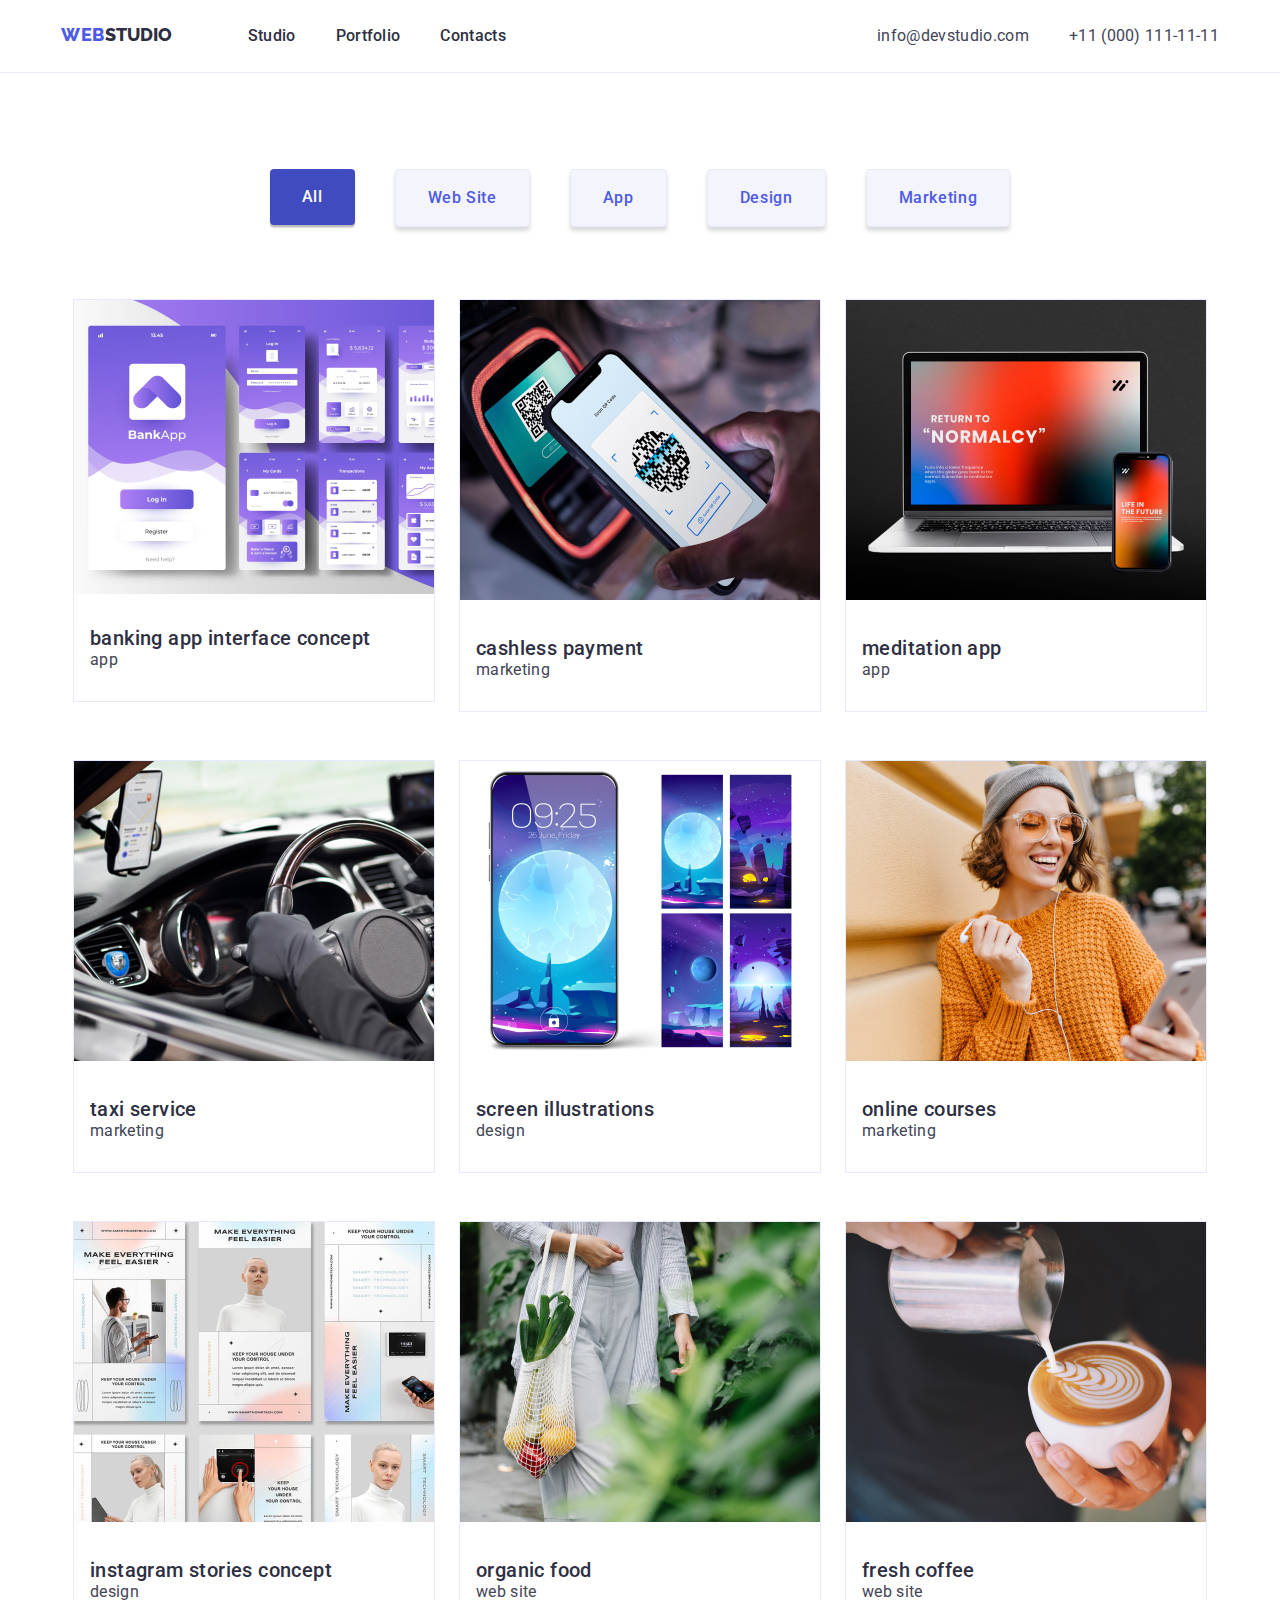
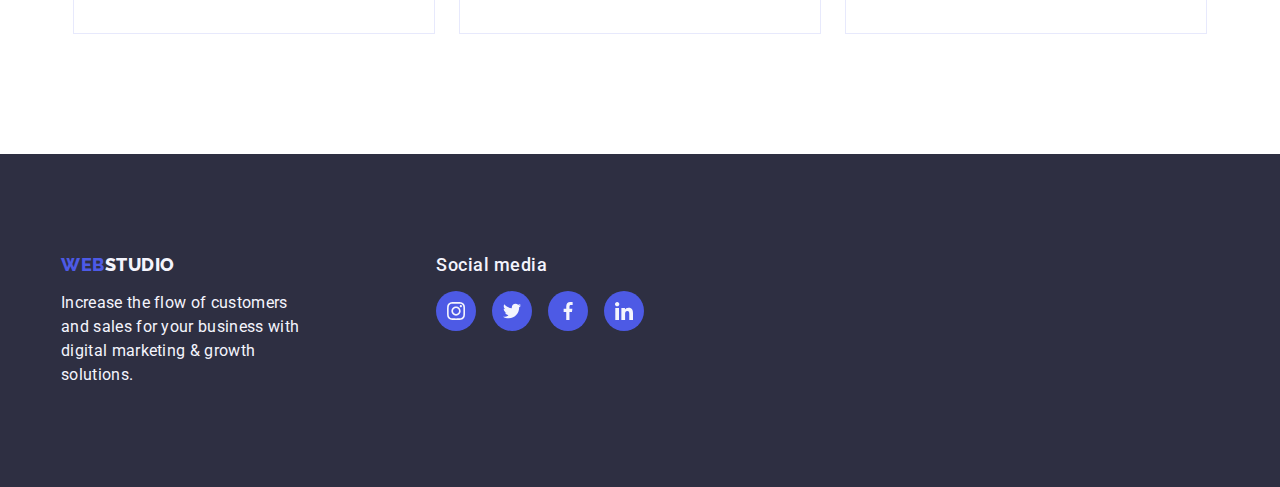
==== portfolio.html @ 89fad5f2 "modal" ====
<!DOCTYPE html>
<html>
    <head>
        <title>webstudio</title>
        <meta name="description" content="a studio website sample" />
        <meta charset="utf-8"/>
        <link rel="preconnect" href="https://fonts.googleapis.com">
        <link rel="preconnect" href="https://fonts.gstatic.com" crossorigin>
        <link href="https://fonts.googleapis.com/css2?family=Raleway:wght@400;800&family=Roboto:wght@400;500;700;900&display=swap" rel="stylesheet">
        <link rel="stylesheet" href="https://cdnjs.cloudflare.com/ajax/libs/modern-normalize/2.0.0/modern-normalize.min.css" integrity="sha512-4xo8blKMVCiXpTaLzQSLSw3KFOVPWhm/TRtuPVc4WG6kUgjH6J03IBuG7JZPkcWMxJ5huwaBpOpnwYElP/m6wg==" crossorigin="anonymous" referrerpolicy="no-referrer" />
        <link rel="stylesheet" href="./css/style.css" />
    </head>
    <body>
        <header class="header">
          <div class="container header-container">  
            <nav class="main-header-nav">
                <a class="main-header-logo-link" href="/goit-markup-hw-03/"><span class="iris">web</span>studio</a>

                <ul class="main-header-menu-list">
                    <li><a class="main-header-menu-list-item-link" href="">Studio</a></li>
                    <li><a class="main-header-menu-list-item-link" href="index.html">Portfolio</a></li>
                    <li><a class="main-header-menu-list-item-link" href="">Contacts</a></li>
                </ul>
            </nav>

            <address>
                <ul class="address-list">
                    <li><a class="main-header-contacts-link" href="mailto:info@devstudio.com">info@devstudio.com</a></li>
                    <li><a class="main-header-contacts-link" href="tel:+110001111111">+11 (000) 111-11-11</a></li>
                </ul>
            </address>
          </div>  
        </header>
        <main>
            <section class="portfolio">
              <div class="container">  
                <ul class="portfolio-filter-list-cta">
                    <li><button type="button" class="portfolio-filter-list-item-cta-all">all</button></li>
                    <li><button type="button" class="portfolio-filter-list-item-cta">web site</button></li>
                    <li><button type="button" class="portfolio-filter-list-item-cta">app</button></li>
                    <li><button type="button" class="portfolio-filter-list-item-cta">design</button></li>
                    <li><button type="button" class="portfolio-filter-list-item-cta">marketing</button></li>             
                </ul> 
              </div>     
            </section>
            <section class="projects">
               <div class="container portfolio-container"> 
                <ul class="portfolio-list">
                    <li class="portfolio-list-item">
                        <figure class="portfolio-figure">
                            <img src="./images/r1img.jpg" alt="bankapp image" width="360" />
                            <figcaption>14 Stylish and User-Friendly App Design Concepts · Task Manager App · Calorie Tracker App · Exotic Fruit Ecommerce App · Cloud Storage App </figcaption>
                        </figure>
                        
                        <div class="portfolio-list-item-details">
                        <h3 class="portfolio-list-item-title">banking app interface concept</h3>
                        <p class="portfolio-list-item-description">app</p>
                        </div>
                    </li>
                    <li class="portfolio-list-item">
                        <img src="./images/r1img2.jpg"
                        alt="qr scanning image"
                        width="360" />
                        <div class="portfolio-list-item-details">
                        <h3 class="portfolio-list-item-title">cashless payment</h3>
                        <p class="portfolio-list-item-description">marketing</p>
                        </div>
                    </li>
                    <li class="portfolio-list-item">
                        <img src="./images/r1img3.jpg"
                        alt="desktop & cellular showing screen image"
                        width="360" />
                        <div class="portfolio-list-item-details">
                        <h3 class="portfolio-list-item-title">meditation app</h3>
                        <p class="portfolio-list-item-description">app</p>
                        </div>
                    </li>
                    <li class="portfolio-list-item">
                        <img src="./images/r2img.jpg"
                        alt="driving wheel of a taxi image"
                        width="360" />
                        <div class="portfolio-list-item-details">
                        <h3 class="portfolio-list-item-title">taxi service</h3>
                        <p class="portfolio-list-item-description">marketing</p>
                        </div>
                    </li>
                    <li class="portfolio-list-item">
                        <img src="./images/r2img2.jpg"
                        alt="cellular screen feature image"
                        width="360" />
                        <div class="portfolio-list-item-details">
                        <h3 class="portfolio-list-item-title">screen illustrations</h3>
                        <p class="portfolio-list-item-description">design</p>
                        </div>
                    </li>
                    <li class="portfolio-list-item">
                        <img src="./images/r2img3.jpg"
                        alt="happylady in orange top image"
                        width="360" />
                        <div class="portfolio-list-item-details">
                        <h3 class="portfolio-list-item-title">online courses</h3>
                        <p class="portfolio-list-item-description">marketing</p>
                        </div>
                    </li>
                    <li class="portfolio-list-item">
                        <img src="./images/r3img.jpg"
                        alt="ig content sample image"
                        width="360" />
                        <div class="portfolio-list-item-details">
                        <h3 class="portfolio-list-item-title">instagram stories concept</h3>
                        <p class="portfolio-list-item-description">design</p>
                        </div>
                    </li>
                    <li class="portfolio-list-item">
                        <img src="./images/r3img2.jpg"
                        alt="lady in white carrying fruit bag image"
                        width="360" />
                        <div class="portfolio-list-item-details">
                        <h3 class="portfolio-list-item-title">organic food</h3>
                        <p class="portfolio-list-item-description">web site</p>
                        </div>
                    </li>
                    <li class="portfolio-list-item">
                        <img src="./images/r3img3.jpg"
                        alt="coffee art image"
                        width="360" />
                        <div class="portfolio-list-item-details">
                        <h3 class="portfolio-list-item-title">fresh coffee</h3>
                        <p class="portfolio-list-item-description">web site</p>
                        </div>
                    </li>
                </ul>
               </div>     
            </section>
        </main>

        <footer class="portfolio-footer">
            <div class="container portfoliofoot-container">
            <div class="portfoliofoot-details-container">
                <a class="portfolio-footer-logo-link" href="/goit-markup-hw-03/"><span class="iris">web</span>studio</a>
                <p class="portfolio-footer-description">Increase the flow of customers and sales for your business with digital marketing & growth solutions.</p>
            </div>
            <div class="portfoliofootsm-container">
                <h2 class="portfoliofootsm-title">Social media</h2>
                    <ul class="portfoliofootsm-list">
                        <li class="portfoliofootsm-list-item">
                            <svg class="team-socmed-list-item-icon"><use href="./images/icons.svg#instagram" /></svg>
                        </li>
                        <li class="portfoliofootsm-list-item">
                            <svg class="team-socmed-list-item-icon"><use href="./images/icons.svg#twitter" /></svg>
                        </li>
                        <li class="portfoliofootsm-list-item">
                            <svg class="team-socmed-list-item-icon"><use href="./images/icons.svg#facebook" /></svg>
                        </li>
                        <li class="portfoliofootsm-list-item">
                            <svg class="team-socmed-list-item-icon"><use href="./images/icons.svg#linkedIn" /></svg>
                        </li>
                    </ul>
            </div>        
          </div>  
        </footer>
    </body>    
</html>
---- css/style.css ----
* {
    margin: 0;
    padding: 0;
    box-sizing: border-box;
}

body {
    font-family: 'Roboto', sans-serif;
    background-color: var(--white);
}

ul {
    list-style-type: none;
    display: flex;
    align-items: flex-start;
}

a {
    text-decoration: none;
}

button {
    font-family: inherit;
    border: unset;
    outline: none;
    cursor: pointer;
    display: inline-flex;
    padding: 16px 32px;
    align-items: flex-start;
    gap: 10px;
    border-radius: 4px;
    background: var(--iris);
}

:root {
    --iris: #4D5AE5;
    --ocean: #404BBF;
    --navyblue: #2E2F42;
    --green: #31D0AA;
    --slate: #434455;
    --lightslate: #8E8F99;
    --cornflower: #E7E9FC;
    --cloud:#F4F4FD;
    --navybluemodal: #2E2F42;
    --grey: #2E2F42;
    --white: #FFFFFF;
    --dairy: #FCFCFC;
    --transition-duration: 250ms;
}

.iris {
    color: var(--iris);
    font-family: Raleway;
    font-size: 18px;
    font-style: normal;
    font-weight: 800;
    line-height: 21px;
    letter-spacing: 0.54px;
    text-transform: uppercase;
}

.container {
    width: 1158px;
    margin: 0 auto;
}

.figure {
    margin: 0px;
}

.header {
    width: 100%;
    padding: 24px 0; 
    border-bottom: 1px solid var(--cornflower);
    background-color: var(--white);
    box-shadow: 0px 1px 6px 0px rgba(46, 47, 66, 0.08), 0px 1px 1px 0px rgba(46, 47, 66, 0.16), 0px 2px 1px 0px rgba(46, 47, 66, 0.08);
}

.header-container {
    display: flex;
    justify-content: space-between;
}

.main-header-nav {
    display: flex;
    gap: 76px;
}

.main-header-logo-link {
    color: var(--navyblue);
    font-family: Raleway;
    font-size: 18px;
    font-style: normal;
    font-weight: 800;
    text-transform: uppercase;
    text-decoration: none;
}

.main-header-menu-list-item-link::after {
    content: "";
    display:block;
    height: 4px;
    width: 0;
    background-color: var(--ocean);
    border-radius: 4px;
    position: absolute;
    left: 0;
    bottom: -25px;
}

.main-header-list-item:hover .main-header-menu-list-item-link {
    color: var(--ocean);
}

.main-header-list-item:hover .main-header-menu-list-item-link::after {
    width: 100%;
}

.main-header-list-item {
    position: relative;
}

.footer-logo-link {
    color: var(--cloud);
    font-family: Raleway;
    font-size: 18px;
    font-style: normal;
    font-weight: 800;
    line-height: 21px;
    letter-spacing: 0.54px;
    text-transform: uppercase;
    display: block;
    margin-bottom: 16px;
}

.main-header-menu-list,
.address-list {
    display: flex;
    gap: 40px;
}

.main-header-menu-list-item-link {
    color: var(--navyblue);
    font-size: 16px;
    font-style: normal;
    font-weight: 500;
    line-height: 24px; 
    letter-spacing: 0.32px;
}

.main-header-contacts-link:hover {
    color: var(--ocean)
}

.main-header-contacts-link {
    color: var(--slate);
    font-family: Roboto;
    font-size: 16px;
    font-style: normal;
    font-weight: 400;
    line-height: 24px; 
    letter-spacing: 0.32px;
}

.hero {
    flex-shrink: 0;
    padding: 188px 0;
    background: linear-gradient(rgba(46, 47, 66, 0.70), rgba(46, 47, 66, 0.70)), url('./../images/herobg.jpg');
    width: 100%;
}

.hero-title {
    color: var(--white);
    text-align: center;
    font-size: 56px;
    font-style: normal;
    font-weight: 700;
    line-height: 60px;
    letter-spacing: 1.12px;
    margin-bottom: 48px;
}

.hero-cta {
    color: var(--white);
    font-family: inherit;
    font-size: 16px;
    font-style: normal;
    font-weight: 500;
    line-height: 24px;
    letter-spacing: 0.64px;
    text-transform: capitalize;
    display: block;
    margin: 0 auto;
    padding: 16px 32px;
    align-items: flex-start;
    gap: 10px;
    border-radius: 4px;
    background: var(--iris);
    box-shadow: 0px 4px 4px 0px rgba(0, 0, 0, 0.15);
}

.hero-cta:hover {
    background-color: var(--ocean)
}

.feature {
    padding: 120px 0;
}

.feature-list {
    display: flex;
    gap: 40px;    
}

.feature-list-item-title {
    flex-direction: column;
    align-items: flex-start;
    gap: 8px;
    flex-shrink: 0;
    color: var(--navyblue);
    font-size: 20px;
    font-style: normal;
    font-weight: 500;
    line-height: 24px;
    letter-spacing: 0.4px;
    text-transform: capitalize;
    margin-bottom: 8px;
}

.feature-list-item-description {
    color: var(--slate);
    font-size: 16px;
    font-style: normal;
    font-weight: 400;
    line-height: 24px;
    letter-spacing: 0.32px;
}

.feature-list-item-icon {
    width: 264px;
    height: 112px;
    flex-shrink: 0;
    border-radius: 4px;
    background: var(--cloud);
    justify-content: center;
    align-items: center;
    display: flex;
}

.feature-item-icon {
    width: 64px;
    height: 64px;
    display: flex;
}

.what-are-we-doing {
    background: var(--white);
    display: flex;
    box-sizing: content-box;
    padding-bottom: 120px;
}

.what-are-we-doing-title {
    color: var(--navyblue);
    text-align: center;
    font-size: 36px;
    font-style: normal;
    font-weight: 700;
    line-height: 40px;
    letter-spacing: 0.72px;
    text-transform: capitalize;
    margin-bottom: 72px;
}

.what-are-we-doing-list {
    justify-content: space-between;
}

.our-team {
    background: var(--cloud);
    box-sizing: content-box;
    padding: 120px 0;
}

.our-team-title {
    color: var(--navyblue);
    text-align: center;
    font-size: 36px;
    font-style: normal;
    font-weight: 700;
    line-height: 40px; 
    letter-spacing: 0.72px;
    text-transform: capitalize;
    margin-bottom: 72px;
 }

 .our-team-list{
    display: flex;
    justify-content: center;
    gap: 40px;
}

.our-team-list-item {
    display: inline-flex;
    padding-bottom: 0;
    flex-direction: column;
    justify-content: space-between;
    align-items: center;
    border-radius: 0px 0px 4px 4px;
    background: var(--white);
    box-shadow: 0px 2px 1px 0px rgba(46, 47, 66, 0.08), 0px 1px 1px 0px rgba(46, 47, 66, 0.16), 0px 1px 6px 0px rgba(46, 47, 66, 0.08);
}

.our-team-list-item-details {
    display: block;
    width: 100%;
    padding: 32px 16px;
}

.our-team-list-item-title {
    color: var(--navyblue);
    text-align: center;
    font-size: 20px;
    font-style: normal;
    font-weight: 500;
    letter-spacing: 0.4px;
    margin-bottom: 12px;
} 

.our-team-list-item-decription {
    color: var(--slate);
    text-align: center;
    font-size: 16px;
    font-style: normal;
    font-weight: 400;
    letter-spacing: 0.32px;
    margin-bottom: 12px;
}

.team-socmed-list {
    gap: 24px;
}

.team-socmed-list-item {
    display: flex;
    justify-content: center;
    align-items: center;
    width: 40px;
    height: 40px;
    background: var(--iris);
    border-radius: 50%;
    color: var(--cloud);
}

.team-socmed-list-item:hover {
    background-color: var(--ocean);
}

.team-socmed-list-item-icon {
    display: flex;
    justify-content: center;
    align-items: center;
    width: 18px;
    height: 18px;
    fill: currentColor;
}

.customers {
    padding: 120px 0;
    width: 100%;
}

.customers-container {
    width: 1158px;
    margin: 0 auto;
    padding: 80px 20px;
}

.customer-title {
    color: var(--navyblue);
    text-align: center;
    font-size: 36px;
    font-style: normal;
    font-weight: 700;
    line-height: 40px;
    letter-spacing: 0.72px;
    text-transform: capitalize;
    margin-bottom: 72px;
}

.customers-lists {
    display: flex;
    justify-content: center;
    align-items: flex-start;
    gap: 24px;
    fill: currentColor;
}

.customers-list-item {
    width: 100%;
    height: 88px;
    display: flex;
    justify-content: center;
    align-items: center;
    border-radius: 4px;
    border: 1px solid var(--lightslate);
    transition: color 250ms cubic-bezier(0, 4, 0, 0, 2, 1);
    gap: 40px;
}

.customers-list-item:hover {
    border-color: var(--ocean);
}

.customer-list-item-link {
    color: var(--lightslate);
}

.customers-list-item:hover .customer-list-item-link {
    color: var(--ocean);
}

.customer-list-item-icon {
    fill: currentColor;
}

.footer {
    background: var(--navyblue);
    padding: 100px 0;
}

.footer-description {
    color: var(--cloud);
    font-size: 16px;
    font-style: normal;
    font-weight: 400;
    line-height: 24px;
    letter-spacing: 0.32px;
    text-transform: none;
}

.footer-container {
    display: flex;
}

.footer-details-container {
    width: 264px;
    margin-right: 120px;
}

.footer-socmed {
    width: 70%;
    color: var(--white);
    float: right;
    flex-direction: column;
    font-size: 16px;
    font-style: normal;
    font-weight: 500;
    line-height: 24px;
    letter-spacing: 0.32px;
}

.footer-socmed-title {
    color: var(--cloud);
    font-size: 18px;
    font-style: normal;
    line-height: 21px;
    letter-spacing: 0.54px;
    display: block;
    font-weight: 500;
    margin-bottom: 16px;
}

.footer-socmed-list {
    gap: 16px; 
}

.footer-socmed-list-item {
    display: flex;
    justify-content: center;
    align-items: center;
    width: 40px;
    height: 40px;
    background: var(--iris);
    border-radius: 50%;
    color: var(--cloud);
    fill: currentColor; 
}

.footer-socmed-list-item:hover {
    background-color: var(--green);
}

.footer-socmed-list-item-icon {
    display: flex;
    justify-content: center;
    align-items: center;
    width: 18px;
    height: 18px;
    fill: currentColor;
}

.portfolio {
    background: var(--white);
    padding: 96px 0 72px;
}

.portfolio-filter-list-cta {
    display: flex;
    justify-content: center;
    gap: 40px;
}

.portfolio-filter-list-item-cta-all {
    color: var(--white);
    text-align: center;
    font-family: inherit;   
    font-size: 16px;
    font-style: normal;
    font-weight: 500;
    letter-spacing: 0.64px;
    line-height: 24px;
    text-transform: capitalize;
    display: flex;
    align-items: flex-start;
    background: var(--ocean);
    box-shadow: 0px 2px 2px 0px rgba(0, 0, 0, 0.12), 0px 2px 1px 0px rgba(0, 0, 0, 0.08), 0px 3px 1px 0px rgba(0, 0, 0, 0.10);
}

.portfolio-filter-list-item-cta {
    color: var(--iris);
    text-align: center;
    font-size: 16px;
    font-style: normal;
    font-family: inherit;
    font-weight: 500;
    line-height: 24px;
    letter-spacing: 0.64px;
    text-transform: capitalize;
    display: flex;
    justify-content: center;
    align-items: center;
    border: 1px solid var(--cornflower);
    background: var(--cloud);
    box-shadow: 0px 4px 4px 0px rgba(0, 0, 0, 0.15);
}

.portfolio-filter-list-item-cta-all:hover {    
    background: var(--ocean);
    border-color: var(--ocean);
    box-shadow: 0px 2px 2px 0px rgba(0, 0, 0, 0.12), 0px 2px 1px 0px rgba(0, 0, 0, 0.08), 0px 3px 1px 0px   rgba(0, 0, 0, 0.10);
}

.portfolio-filter-list-item-cta:hover {    
    background: var(--ocean);
    border-color: var(--ocean);
    box-shadow: 0px 2px 2px 0px rgba(0, 0, 0, 0.12), 0px 2px 1px 0px rgba(0, 0, 0, 0.08), 0px 3px 1px 0px   rgba(0, 0, 0, 0.10);
    color: var(--white);
}


.portfolio-list {
    display: flex;
    flex-wrap: wrap;
    column-gap: 24px;
    row-gap: 48px;
    justify-content: center;
}


.projects {
    padding-bottom: 120px;
}

.portfolio-list-item {
    border: 1px solid var(--cornflower);
}


.portfolio-list-item-details {
    display: block;
    width: 100%;
    padding: 32px 16px;
}

.portfolio-list-item-details:hover {
    box-shadow: 0px 2px 1px 0px rgba(46, 47, 66, 0.08), 0px 1px 1px 0px rgba(46, 47, 66, 0.16), 0px 1px 6px 0px rgba(46, 47, 66, 0.08);
}

.portfolio-list-item-title {
    color: var(--navyblue);
    font-size: 20px;
    font-style: normal;
    font-weight: 500;
    letter-spacing: 0.4px;
    display: block;
}

.portfolio-list-item-description {
    color: var(--slate);
    font-size: 16px;
    font-style: normal;
    font-weight: 400;
    letter-spacing: 0.32px;
}

.portfolio-footer {
    background: var(--navyblue);
    padding: 100px 0;
}

.portfoliofoot-container {
    display: flex;
}

.portfoliofoot-details-container {
    width: 264px;
    margin-right: 120px;
}

.portfolio-footer-logo-link {
    color: var(--cloud);
    font-family: Raleway;
    font-size: 18px;
    font-style: normal;
    font-weight: 800;
    line-height: 21px;
    letter-spacing: 0.54px;
    text-transform: uppercase;
    display: block;
    margin-bottom: 16px;
}

.portfolio-footer-description {
    color: var(--cloud);
    font-size: 16px;
    font-style: normal;
    font-weight: 400;
    line-height: 24px;
    letter-spacing: 0.32px;
    text-transform: none;
}

.portfoliofootsm-container {
    width: 70%;
    height: 80px;
    color: var(--white);
    float: right;
    flex-direction: column;
    font-size: 16px;
    font-style: normal;
    font-weight: 500;
    line-height: 24px;
    letter-spacing: 0.32px;
}

.portfoliofootsm-title {
    color: var(--cloud);
    font-size: 18px;
    font-style: normal;
    line-height: 21px;
    letter-spacing: 0.54px;
    display: block;
    font-weight: 500;
    margin-bottom: 16px;
}

.portfoliofootsm-list {
    gap: 16px; 
}

.portfoliofootsm-list-item {
    display: flex;
    justify-content: center;
    align-items: center;
    width: 40px;
    height: 40px;
    background: var(--iris);
    border-radius: 50%;
    color: var(--cloud);
    fill: currentColor; 
}

.portfoliofootsm-list-item:hover {
    background-color: var(--green);
}

.portfoliofootsm-list-item-icon {
    display: flex;
    justify-content: center;
    align-items: center;
    width: 18px;
    height: 18px;
    fill: currentColor;
}

.modal{
    position: fixed;
    top: 0px;
    left: 0px;
    width: 100%;
    height: 100%;
    background: var(--navyblue);
    display: flex;
    justify-content: center;
    align-items: center;
    z-index: 999;
    opacity: 1;
    pointer-events: auto;
    transition-property: visibility var(--transition-duration);
    transition-duration: cubic-bezier(0.4, 0, 0.2, 1);
    transform: none;
}

.modal.is-hidden {
    visibility: hidden;
    opacity: 0;
    pointer-events: none;    
}

.modal.is-hidden .modal-content{
    transform: scale(0.5);
}

.modal-content{
    width: 528px;
    height: 580px;
    background: var(--white);
    border-radius: 4px;
    padding: 72px 24px 24px;
    position: relative;
    box-shadow: 0px 4px 4px 0px rgba(0, 0, 0, 0.15);
    transform: none;
    transition: transform var(--transition-duration);
}

.modal-close {
    position: relative;
    position: absolute;
    top: 20px;
    right: 20px;
    width: 30px;
    height: 30px;
    border-radius: 50%;
    padding: 8px;
    cursor: pointer;
    display: flex;
    justify-content: center;
    align-items: center;
    background: var(--cornflower);
    border: 1px solid rgba(0, 0, 0, 0.10);
    transition: background-color var(--transition-duration) color var(--transition-duration);
}

.modal-close:hover {
    background-color: var(--ocean);
    color: var(--white);
}

.modal-close svg {
    fill: currentColor;
    transition: fill var(--transition-duration) cubic-bezier(0.4, 0, 0.2, 1);
}

.modal-close:hover svg {
    fill: var(--white);
}

.portfolio-list-item {
    display: inline-block; 
}

.portfolio-figure {
    position: relative;
    overflow: hidden;
}

.portfolio-figure {
    width: 100%;
    height: 294px;
    object-fit: cover;
    object-position: center;
}

.portfolio-figure figcaption{
    position: absolute;
    top: 0px;
    left: 0px;
    width: 100%;
    height: 100%;
    background: var(--iris);
    border-radius: 4px 4px 0px 0px;
    padding: 0 24px;
    color: var(--white);
    text-align: left;
    display: flex;
    justify-content: flex-start;
    align-items: center;
    line-height: 24px;
    transition: transform var(--transition-duration) cubic-bezier(0.4, 0, 0.2, 1);
    transform: translateY(100%);
    will-change: transform;
}

.portfolio-list-item:hover figcaption{
    transform: translateY(0);
    will-change: transform;
}
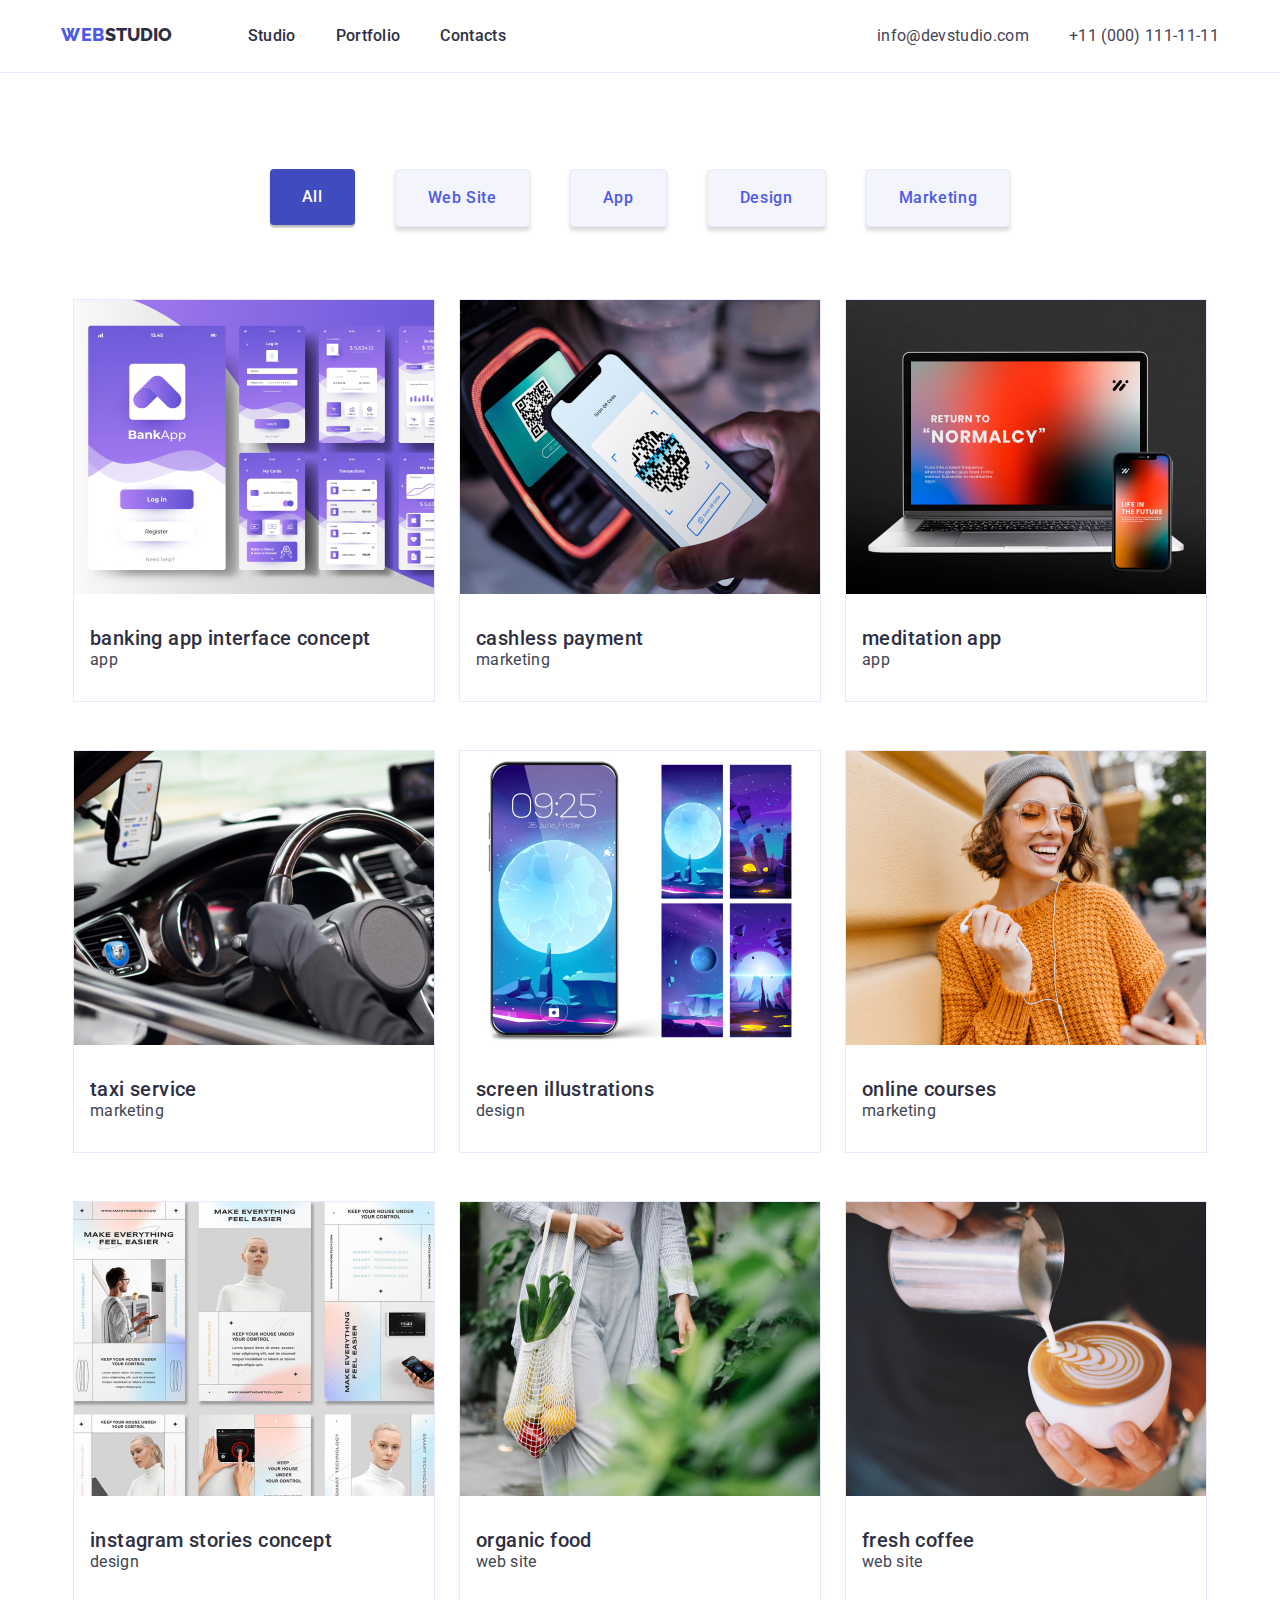
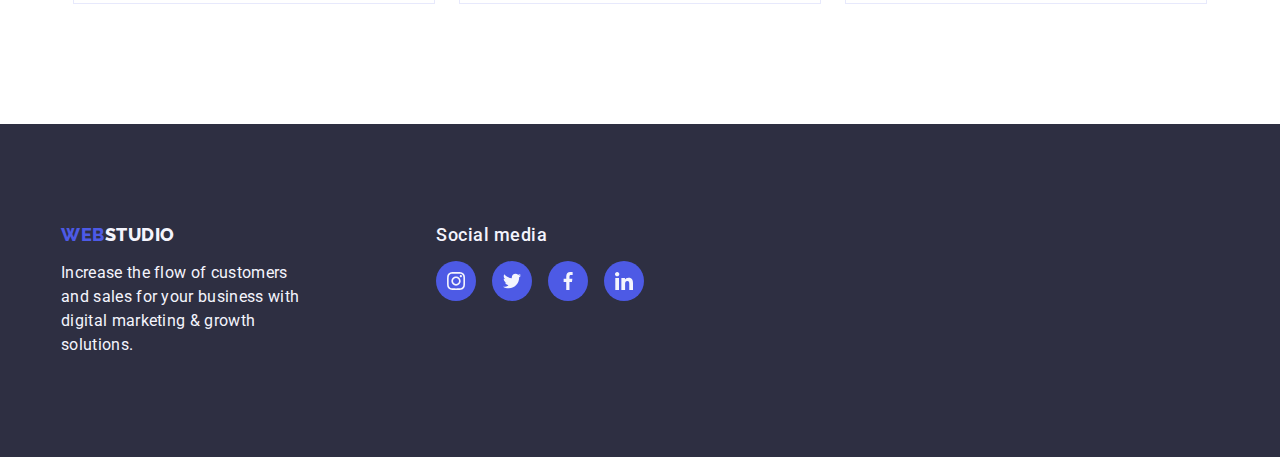
==== commit 82d78d66: "update portfolio" ====
--- a/portfolio.html
+++ b/portfolio.html
@@ -17,9 +17,9 @@
                 <a class="main-header-logo-link" href="/goit-markup-hw-03/"><span class="iris">web</span>studio</a>
 
                 <ul class="main-header-menu-list">
-                    <li><a class="main-header-menu-list-item-link" href="">Studio</a></li>
-                    <li><a class="main-header-menu-list-item-link" href="index.html">Portfolio</a></li>
-                    <li><a class="main-header-menu-list-item-link" href="">Contacts</a></li>
+                    <li class="main-header-list-item"><a class="main-header-menu-list-item-link" href="">Studio</a></li>
+                    <li class="main-header-list-item"><a class="main-header-menu-list-item-link" href="index.html">Portfolio</a></li>
+                    <li class="main-header-list-item"><a class="main-header-menu-list-item-link" href="">Contacts</a></li>
                 </ul>
             </nav>
 
@@ -51,79 +51,86 @@
                             <img src="./images/r1img.jpg" alt="bankapp image" width="360" />
                             <figcaption>14 Stylish and User-Friendly App Design Concepts · Task Manager App · Calorie Tracker App · Exotic Fruit Ecommerce App · Cloud Storage App </figcaption>
                         </figure>
-                        
                         <div class="portfolio-list-item-details">
                         <h3 class="portfolio-list-item-title">banking app interface concept</h3>
                         <p class="portfolio-list-item-description">app</p>
                         </div>
                     </li>
                     <li class="portfolio-list-item">
-                        <img src="./images/r1img2.jpg"
-                        alt="qr scanning image"
-                        width="360" />
+                        <figure class="portfolio-figure">
+                            <img src="./images/r1img2.jpg" alt="qr scanning image" width="360" />
+                            <figcaption>14 Stylish and User-Friendly App Design Concepts · Task Manager App · Calorie Tracker App · Exotic Fruit Ecommerce App · Cloud Storage App </figcaption>
+                        </figure>    
                         <div class="portfolio-list-item-details">
                         <h3 class="portfolio-list-item-title">cashless payment</h3>
                         <p class="portfolio-list-item-description">marketing</p>
                         </div>
                     </li>
                     <li class="portfolio-list-item">
-                        <img src="./images/r1img3.jpg"
-                        alt="desktop & cellular showing screen image"
-                        width="360" />
+                        <figure class="portfolio-figure">
+                            <img src="./images/r1img3.jpg" alt="desktop & cellular showing screen image" width="360" />
+                            <figcaption>14 Stylish and User-Friendly App Design Concepts · Task Manager App · Calorie Tracker App · Exotic Fruit Ecommerce App · Cloud Storage App </figcaption>
+                        </figure>
                         <div class="portfolio-list-item-details">
                         <h3 class="portfolio-list-item-title">meditation app</h3>
                         <p class="portfolio-list-item-description">app</p>
                         </div>
                     </li>
                     <li class="portfolio-list-item">
-                        <img src="./images/r2img.jpg"
-                        alt="driving wheel of a taxi image"
-                        width="360" />
+                        <figure class="portfolio-figure">
+                            <img src="./images/r2img.jpg" alt="driving wheel of a taxi image" width="360" />
+                            <figcaption>14 Stylish and User-Friendly App Design Concepts · Task Manager App · Calorie Tracker App · Exotic Fruit Ecommerce App · Cloud Storage App </figcaption>
+                        </figure>
                         <div class="portfolio-list-item-details">
                         <h3 class="portfolio-list-item-title">taxi service</h3>
                         <p class="portfolio-list-item-description">marketing</p>
                         </div>
                     </li>
                     <li class="portfolio-list-item">
-                        <img src="./images/r2img2.jpg"
-                        alt="cellular screen feature image"
-                        width="360" />
+                        <figure class="portfolio-figure">
+                            <img src="./images/r2img2.jpg" alt="cellular screen feature image" width="360" />
+                            <figcaption>14 Stylish and User-Friendly App Design Concepts · Task Manager App · Calorie Tracker App · Exotic Fruit Ecommerce App · Cloud Storage App </figcaption>
+                        </figure>
                         <div class="portfolio-list-item-details">
                         <h3 class="portfolio-list-item-title">screen illustrations</h3>
                         <p class="portfolio-list-item-description">design</p>
                         </div>
                     </li>
                     <li class="portfolio-list-item">
-                        <img src="./images/r2img3.jpg"
-                        alt="happylady in orange top image"
-                        width="360" />
+                        <figure class="portfolio-figure">
+                            <img src="./images/r2img3.jpg" alt="happylady in orange top image" width="360" />
+                            <figcaption>14 Stylish and User-Friendly App Design Concepts · Task Manager App · Calorie Tracker App · Exotic Fruit Ecommerce App · Cloud Storage App </figcaption>
+                        </figure>
                         <div class="portfolio-list-item-details">
                         <h3 class="portfolio-list-item-title">online courses</h3>
                         <p class="portfolio-list-item-description">marketing</p>
                         </div>
                     </li>
                     <li class="portfolio-list-item">
-                        <img src="./images/r3img.jpg"
-                        alt="ig content sample image"
-                        width="360" />
+                        <figure class="portfolio-figure">
+                            <img src="./images/r3img.jpg" alt="ig content sample image" width="360" />
+                            <figcaption>14 Stylish and User-Friendly App Design Concepts · Task Manager App · Calorie Tracker App · Exotic Fruit Ecommerce App · Cloud Storage App </figcaption>
+                        </figure>
                         <div class="portfolio-list-item-details">
                         <h3 class="portfolio-list-item-title">instagram stories concept</h3>
                         <p class="portfolio-list-item-description">design</p>
                         </div>
                     </li>
                     <li class="portfolio-list-item">
-                        <img src="./images/r3img2.jpg"
-                        alt="lady in white carrying fruit bag image"
-                        width="360" />
+                        <figure class="portfolio-figure">
+                            <img src="./images/r3img2.jpg" alt="lady in white carrying fruit bag image" width="360" />
+                            <figcaption>14 Stylish and User-Friendly App Design Concepts · Task Manager App · Calorie Tracker App · Exotic Fruit Ecommerce App · Cloud Storage App </figcaption>
+                        </figure>
                         <div class="portfolio-list-item-details">
                         <h3 class="portfolio-list-item-title">organic food</h3>
                         <p class="portfolio-list-item-description">web site</p>
                         </div>
                     </li>
                     <li class="portfolio-list-item">
-                        <img src="./images/r3img3.jpg"
-                        alt="coffee art image"
-                        width="360" />
+                        <figure class="portfolio-figure">
+                            <img src="./images/r3img3.jpg" alt="coffee art image" width="360" />
+                            <figcaption>14 Stylish and User-Friendly App Design Concepts · Task Manager App · Calorie Tracker App · Exotic Fruit Ecommerce App · Cloud Storage App </figcaption>
+                        </figure>
                         <div class="portfolio-list-item-details">
                         <h3 class="portfolio-list-item-title">fresh coffee</h3>
                         <p class="portfolio-list-item-description">web site</p>
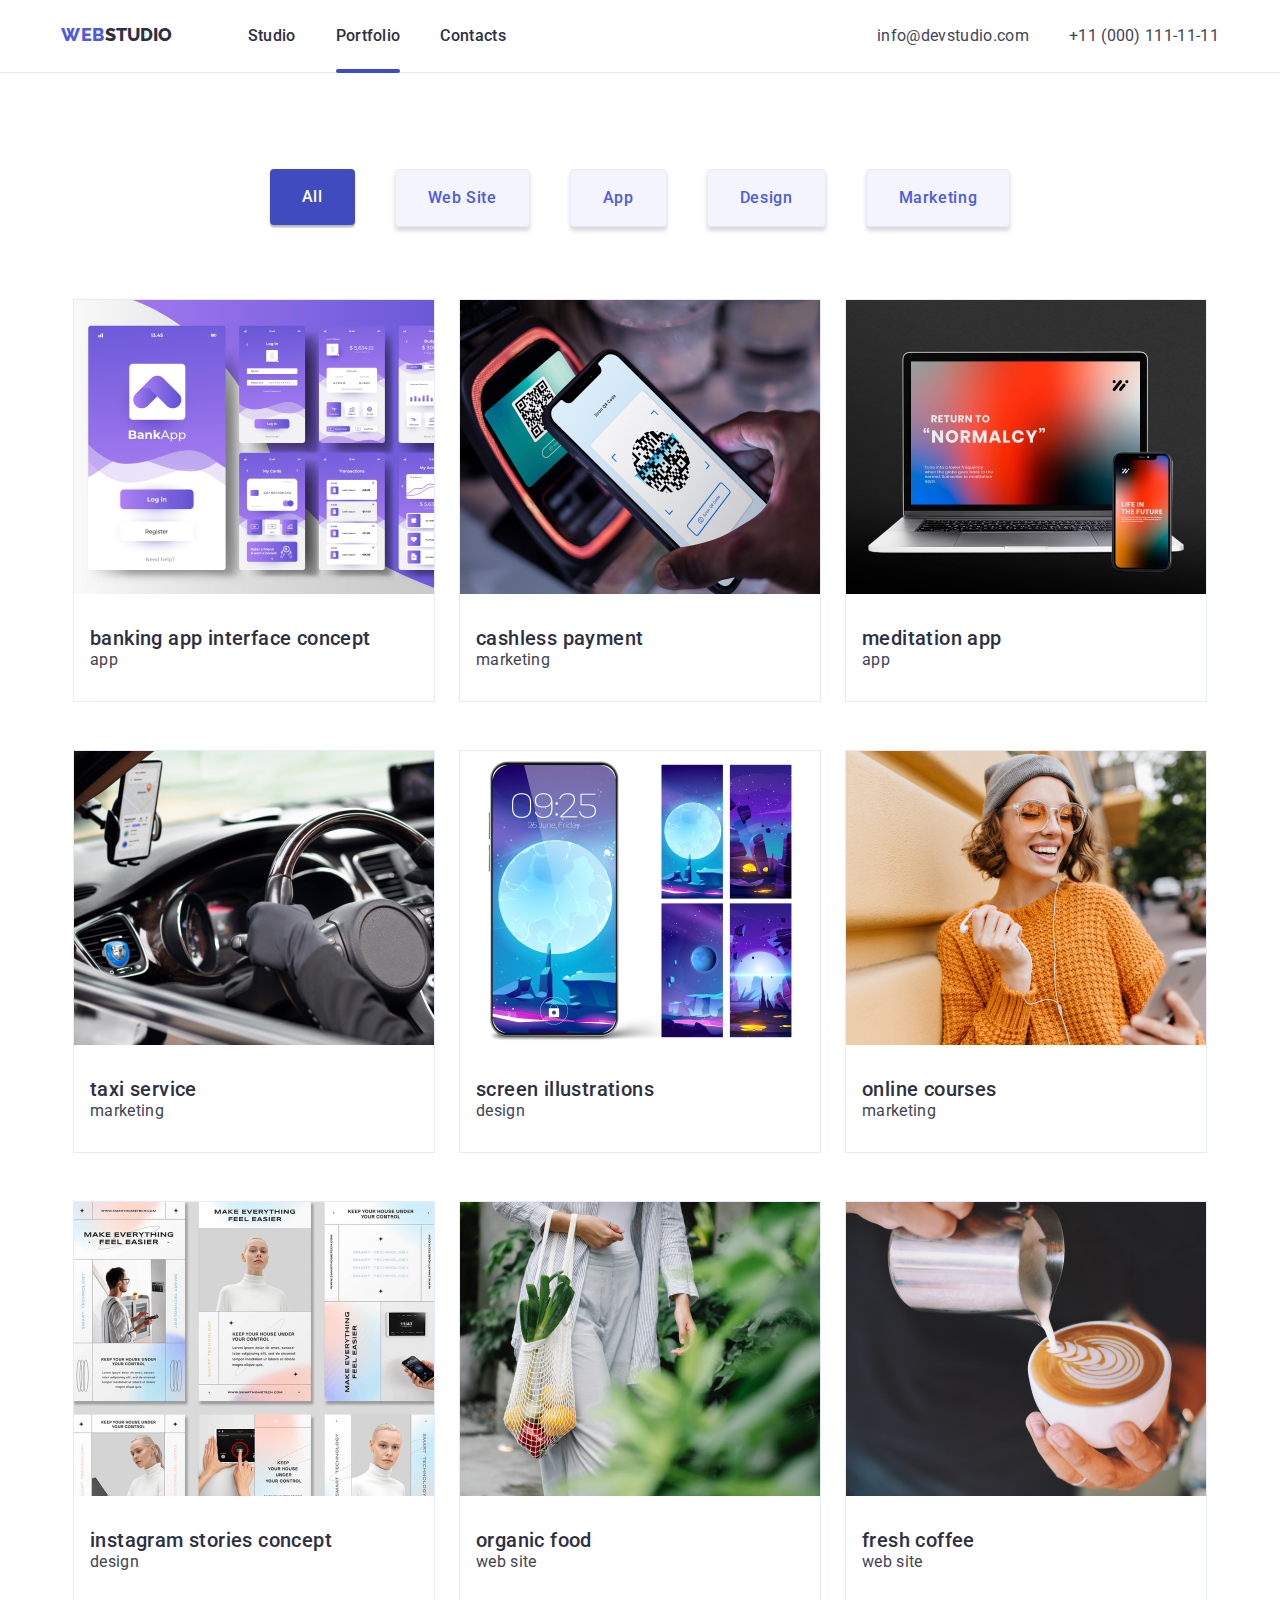
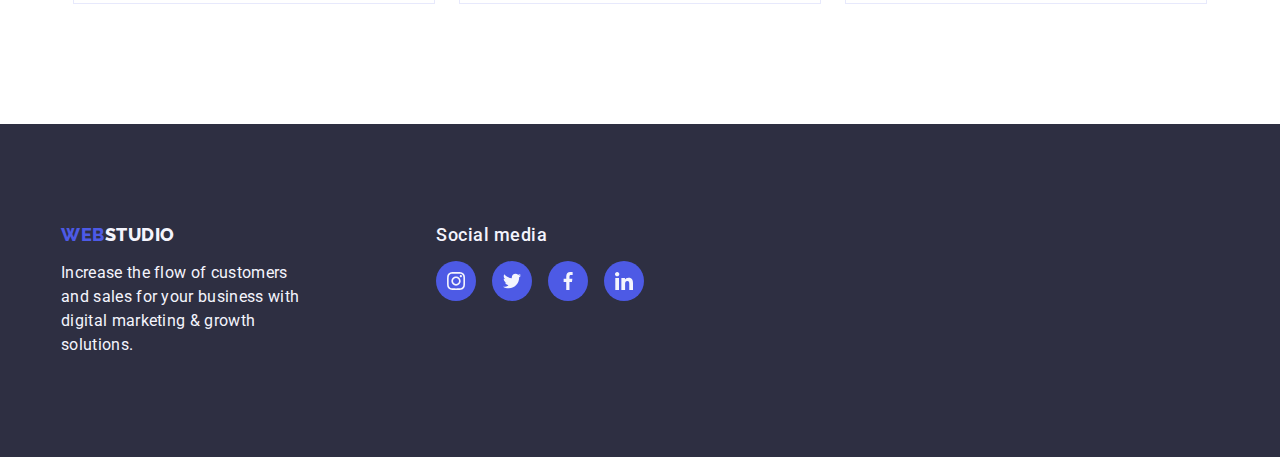
==== commit 0017965c: "update transitions" ====
--- a/portfolio.html
+++ b/portfolio.html
@@ -18,7 +18,7 @@
 
                 <ul class="main-header-menu-list">
                     <li class="main-header-list-item"><a class="main-header-menu-list-item-link" href="">Studio</a></li>
-                    <li class="main-header-list-item"><a class="main-header-menu-list-item-link" href="index.html">Portfolio</a></li>
+                    <li class="main-header-list-item"><a class="main-header-menu-list-item-link menu-active" href="index.html">Portfolio</a></li>
                     <li class="main-header-list-item"><a class="main-header-menu-list-item-link" href="">Contacts</a></li>
                 </ul>
             </nav>
--- a/css/style.css
+++ b/css/style.css
@@ -106,6 +106,11 @@
     position: absolute;
     left: 0;
     bottom: -25px;
+    transition: width 250ms cubic-bezier(0.4, 0, 0.2, 1);
+}
+
+.menu-active::after {
+    width: 100%;
 }
 
 .main-header-list-item:hover .main-header-menu-list-item-link {
@@ -197,6 +202,7 @@
     border-radius: 4px;
     background: var(--iris);
     box-shadow: 0px 4px 4px 0px rgba(0, 0, 0, 0.15);
+    transition: background-color 250ms cubic-bezier(0.4, 0, 0.2, 1);
 }
 
 .hero-cta:hover {
@@ -350,6 +356,10 @@
     background: var(--iris);
     border-radius: 50%;
     color: var(--cloud);
+    transition: color 250ms cubic-bezier(0.4, 0, 0.2, 1);
+    background-color: 250ms cubic-bezier(0.4, 0, 0.2, 1);
+    border-color: 250ms cubic-bezier(0.4, 0, 0.2, 1);
+
 }
 
 .team-socmed-list-item:hover {
@@ -404,8 +414,10 @@
     align-items: center;
     border-radius: 4px;
     border: 1px solid var(--lightslate);
-    transition: color 250ms cubic-bezier(0, 4, 0, 0, 2, 1);
     gap: 40px;
+    transition: color 250ms cubic-bezier(0.4, 0, 0.2, 1);
+    background-color: 250ms cubic-bezier(0.4, 0, 0.2, 1);
+    border-color: 250ms cubic-bezier(0.4, 0, 0.2, 1);
 }
 
 .customers-list-item:hover {
@@ -485,6 +497,9 @@
     border-radius: 50%;
     color: var(--cloud);
     fill: currentColor; 
+    transition: color 250ms cubic-bezier(0.4, 0, 0.2, 1);
+    background-color: 250ms cubic-bezier(0.4, 0, 0.2, 1);
+    border-color: 250ms cubic-bezier(0.4, 0, 0.2, 1);
 }
 
 .footer-socmed-list-item:hover {
@@ -525,6 +540,10 @@
     align-items: flex-start;
     background: var(--ocean);
     box-shadow: 0px 2px 2px 0px rgba(0, 0, 0, 0.12), 0px 2px 1px 0px rgba(0, 0, 0, 0.08), 0px 3px 1px 0px rgba(0, 0, 0, 0.10);
+    transition: color 250ms cubic-bezier(0.4, 0, 0.2, 1);
+    background-color: 250ms cubic-bezier(0.4, 0, 0.2, 1);
+    border-color: 250ms cubic-bezier(0.4, 0, 0.2, 1);
+    box-shadow: 250ms cubic-bezier(0.4, 0, 0.2, 1);
 }
 
 .portfolio-filter-list-item-cta {
@@ -679,6 +698,9 @@
     border-radius: 50%;
     color: var(--cloud);
     fill: currentColor; 
+    transition: color 250ms cubic-bezier(0.4, 0, 0.2, 1);
+    background-color: 250ms cubic-bezier(0.4, 0, 0.2, 1);
+    border-color: 250ms cubic-bezier(0.4, 0, 0.2, 1);
 }
 
 .portfoliofootsm-list-item:hover {
@@ -696,20 +718,20 @@
 
 .modal{
     position: fixed;
-    top: 0px;
-    left: 0px;
-    width: 100%;
-    height: 100%;
-    background: var(--navyblue);
-    display: flex;
-    justify-content: center;
-    align-items: center;
-    z-index: 999;
-    opacity: 1;
-    pointer-events: auto;
-    transition-property: visibility var(--transition-duration);
-    transition-duration: cubic-bezier(0.4, 0, 0.2, 1);
-    transform: none;
+    top: 50%;
+    left: 50%;
+    background:rgba(46, 47, 66, 0.40);
+    display: flex;
+    justify-content: center;
+    align-items: center;
+    min-width: 408px;
+    height: 584px;
+    flex-shrink: 0;
+    border-radius: 4px;
+    box-shadow: 0px 2px 1px 0px rgba(0, 0, 0, 0.20), 0px 1px 3px 0px rgba(0, 0, 0, 0.12), 0px 1px 1px 0px rgba(0, 0, 0, 0.14);
+    transform: translate(-50%, -50%) scale(1);
+    transition: transform 250ms cubic-bezier(0.4, 0, 0.2, 1);
+    background: var(--dairy);
 }
 
 .modal.is-hidden {
@@ -735,21 +757,23 @@
 }
 
 .modal-close {
-    position: relative;
     position: absolute;
     top: 20px;
-    right: 20px;
+    right: 24px;
     width: 30px;
     height: 30px;
     border-radius: 50%;
     padding: 8px;
+    color: var(--navyblue);
     cursor: pointer;
     display: flex;
     justify-content: center;
     align-items: center;
     background: var(--cornflower);
     border: 1px solid rgba(0, 0, 0, 0.10);
-    transition: background-color var(--transition-duration) color var(--transition-duration);
+    transition: color 250ms cubic-bezier(0.4, 0, 0.2, 1);
+    background-color: 250ms cubic-bezier(0.4, 0, 0.2, 1);
+    border-color: 250ms cubic-bezier(0.4, 0, 0.2, 1);
 }
 
 .modal-close:hover {
@@ -757,13 +781,14 @@
     color: var(--white);
 }
 
-.modal-close svg {
+.modal-close-icon {
     fill: currentColor;
-    transition: fill var(--transition-duration) cubic-bezier(0.4, 0, 0.2, 1);
-}
-
-.modal-close:hover svg {
-    fill: var(--white);
+}
+
+.modal-close:hover modal-close-icon {
+    color: var(--cloud);
+    background-color: var(--ocean);
+    border-color: var(--ocean);
 }
 
 .portfolio-list-item {
@@ -790,14 +815,17 @@
     height: 100%;
     background: var(--iris);
     border-radius: 4px 4px 0px 0px;
-    padding: 0 24px;
-    color: var(--white);
+    padding: 40px 32px;
+    background-color: var(--iris);
+    color: var(--cloud);
     text-align: left;
     display: flex;
     justify-content: flex-start;
     align-items: center;
-    line-height: 24px;
-    transition: transform var(--transition-duration) cubic-bezier(0.4, 0, 0.2, 1);
+    line-height: 24px;    
+    transition: transform 250ms cubic-bezier(0.4, 0, 0.2, 1);
+    background-color: 250ms cubic-bezier(0.4, 0, 0.2, 1);
+    border-color: 250ms cubic-bezier(0.4, 0, 0.2, 1);
     transform: translateY(100%);
     will-change: transform;
 }
